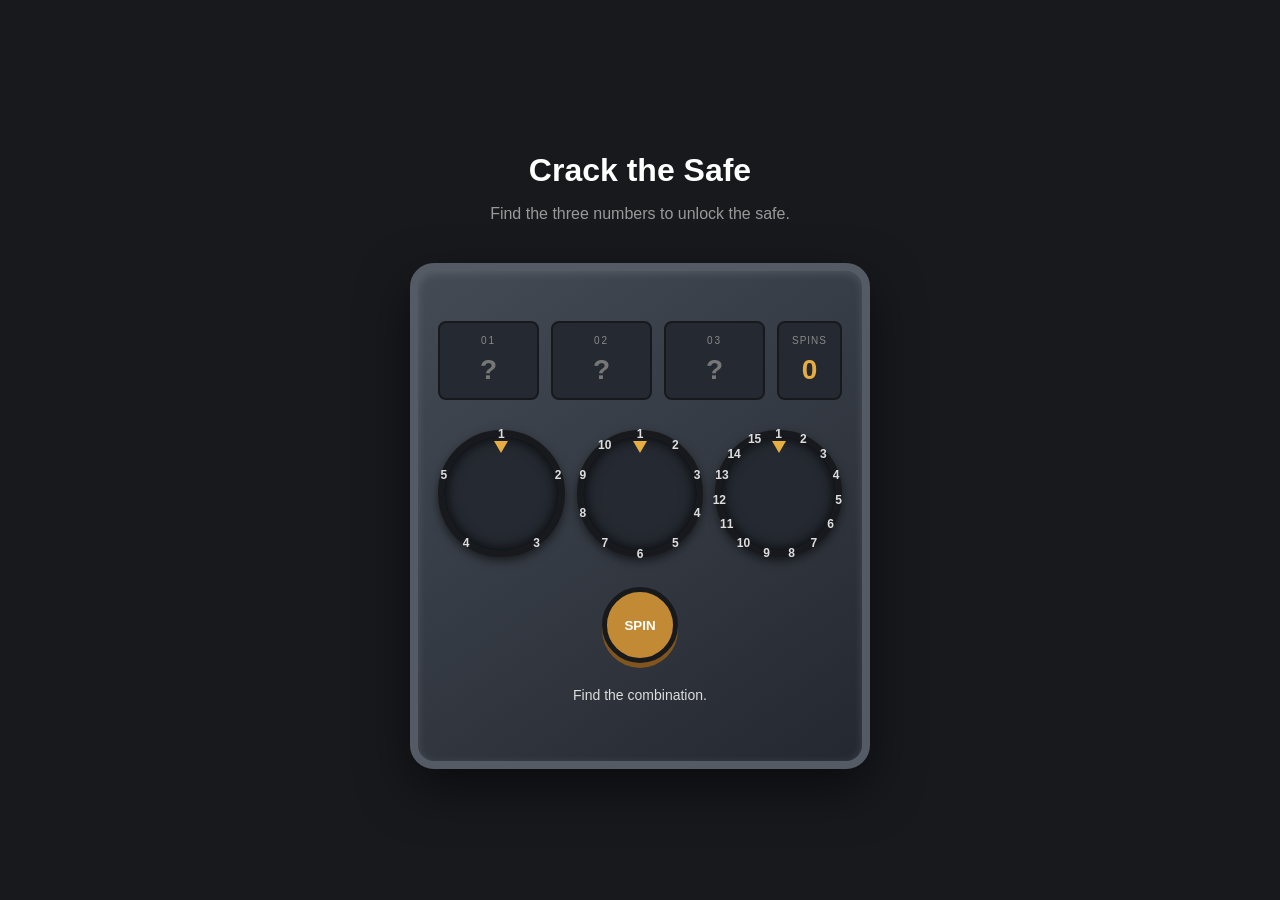
==== spin_the_dial/index.html @ 5a8e264b "add gitignore and start directory structures" ====
<!doctype html>
<html lang="en">
  <head>
    <meta charset="UTF-8" />
    <meta name="viewport" content="width=device-width, initial-scale=1.0" />
    <link rel="stylesheet" href="style.min.css" />
    <title>Open the Safe</title>
  </head>
  <body>
    <main class="game">
      <header class="game-header">
        <h1>Crack the Safe</h1>
        <p>Find the three numbers to unlock the safe.</p>
      </header>

      <section class="safe">
        <div class="combination-display">
          <div class="combination-slot" data-slot="0">
            <span class="slot-label">01</span>
            <span class="slot-number">?</span>
          </div>

          <div class="combination-slot" data-slot="1">
            <span class="slot-label">02</span>
            <span class="slot-number">?</span>
          </div>

          <div class="combination-slot" data-slot="2">
            <span class="slot-label">03</span>
            <span class="slot-number">?</span>
          </div>
          <div class="spin-count">
            <span class="spin-count-label">SPINS</span>
            <span class="spin-count-number">0</span>
          </div>
        </div>
        <div class="safe-dials">
          <div class="dial" data-dial="0">
            <div class="dial-ring"></div>
            <div class="dial-indicator"></div>
          </div>

          <div class="dial" data-dial="1">
            <div class="dial-ring"></div>
            <div class="dial-indicator"></div>
          </div>

          <div class="dial" data-dial="2">
            <div class="dial-ring"></div>
            <div class="dial-indicator"></div>
          </div>
        </div>

        <button class="spin-button" type="button">SPIN</button>

        <div class="game-status" aria-live="polite">Find the combination.</div>
        <button class="reset-button" type="button" hidden>PLAY AGAIN</button>
      </section>
    </main>

    <script src="script.js"></script>
  </body>
</html>
---- spin_the_dial/style.min.css ----
:root{--safe-size: 460px;--dial-size: 150px;--dial-radius: 60px;--transition-speed: 6s}*{box-sizing:border-box}body{min-height:100vh;margin:0;display:grid;place-items:center;background:#17191d;color:#fff;font-family:sans-serif}.game{width:min(100% - 32px,600px);text-align:center}.game-header{margin-bottom:40px}.game-header h1{margin-bottom:8px}.game-header p{color:#999}.safe{position:relative;width:100%;max-width:var(--safe-size);margin:auto;padding:50px 20px;border:8px solid #555b65;border-radius:24px;background:linear-gradient(145deg, #444b55, #242830);box-shadow:0 20px 50px rgba(0,0,0,.5333333333),inset 0 2px 10px hsla(0,0%,100%,.1254901961)}.combination-display{display:flex;align-items:stretch;justify-content:center;gap:12px;margin-bottom:30px}.combination-slots{display:flex;flex:1;justify-content:center;gap:12px}.combination-slot{width:var(--dial-size);flex:1;display:flex;flex-direction:column;align-items:center;gap:8px;padding:12px 0;border:2px solid #17191d;border-radius:8px;background:#252a32}.combination-slot .slot-label{font-size:10px;color:#888;letter-spacing:2px}.combination-slot .slot-number{font-size:28px;font-weight:800;color:#777}.combination-slot.matched{border-color:#36c77a}.combination-slot.matched .slot-number{color:#36c77a}.spin-count{min-width:65px;display:flex;flex-direction:column;justify-content:center;align-items:center;gap:8px;padding:12px;border:2px solid #17191d;border-radius:8px;background:#252a32}.spin-count .spin-count-label{font-size:10px;color:#888;letter-spacing:1px}.spin-count .spin-count-number{font-size:28px;font-weight:800;color:#e5ad42}.safe-dials{display:flex;justify-content:center;align-items:center;gap:12px}.dial{position:relative;width:var(--dial-size);aspect-ratio:1;flex-shrink:1;border:6px solid #17191d;border-radius:50%;background:#252a32;box-shadow:inset 0 0 15px #000,0 4px 10px rgba(0,0,0,.5333333333)}.dial.matched{border-color:#36c77a}.dial.matched .dial-ring{color:#36c77a}.dial-ring{position:absolute;inset:0;border-radius:50%;transition:transform var(--transition-speed) cubic-bezier(0.15, 0.7, 0.15, 1)}.dial-number{position:absolute;top:50%;left:50%;width:24px;height:24px;display:grid;place-items:center;font-size:12px;font-weight:700;color:#ddd;transform:translate(-50%, -50%) rotate(var(--angle)) translateY(calc(-1 * var(--dial-radius))) rotate(calc(-1 * var(--angle)))}.dial-indicator{position:absolute;top:5px;left:50%;width:0;height:0;transform:translateX(-50%);border-left:7px solid rgba(0,0,0,0);border-right:7px solid rgba(0,0,0,0);border-top:12px solid #e5ad42;z-index:2}.spin-button{position:relative;z-index:3;width:76px;height:76px;margin-top:30px;border:5px solid #17191d;border-radius:50%;background:#c38a35;color:#fff;font-weight:800;cursor:pointer;box-shadow:0 5px 0 #80551e}.spin-button:hover{background:#dda448}.spin-button:active{transform:translateY(3px);box-shadow:0 2px 0 #80551e}.spin-button:disabled{opacity:.6;cursor:not-allowed}.game-status{min-height:24px;margin-top:24px;color:#ddd;font-size:14px}.reset-button{margin-top:20px;padding:12px 24px;border:1px solid #c38a35;border-radius:6px;background:rgba(0,0,0,0);color:#fff;font-weight:700;cursor:pointer}.reset-button:hover{background:#c38a35}@media(max-width: 500px){:root{--dial-size: 110px;--dial-radius: 43px}.safe-dials{gap:6px}.dial-number{font-size:9px}}/*# sourceMappingURL=style.min.css.map */
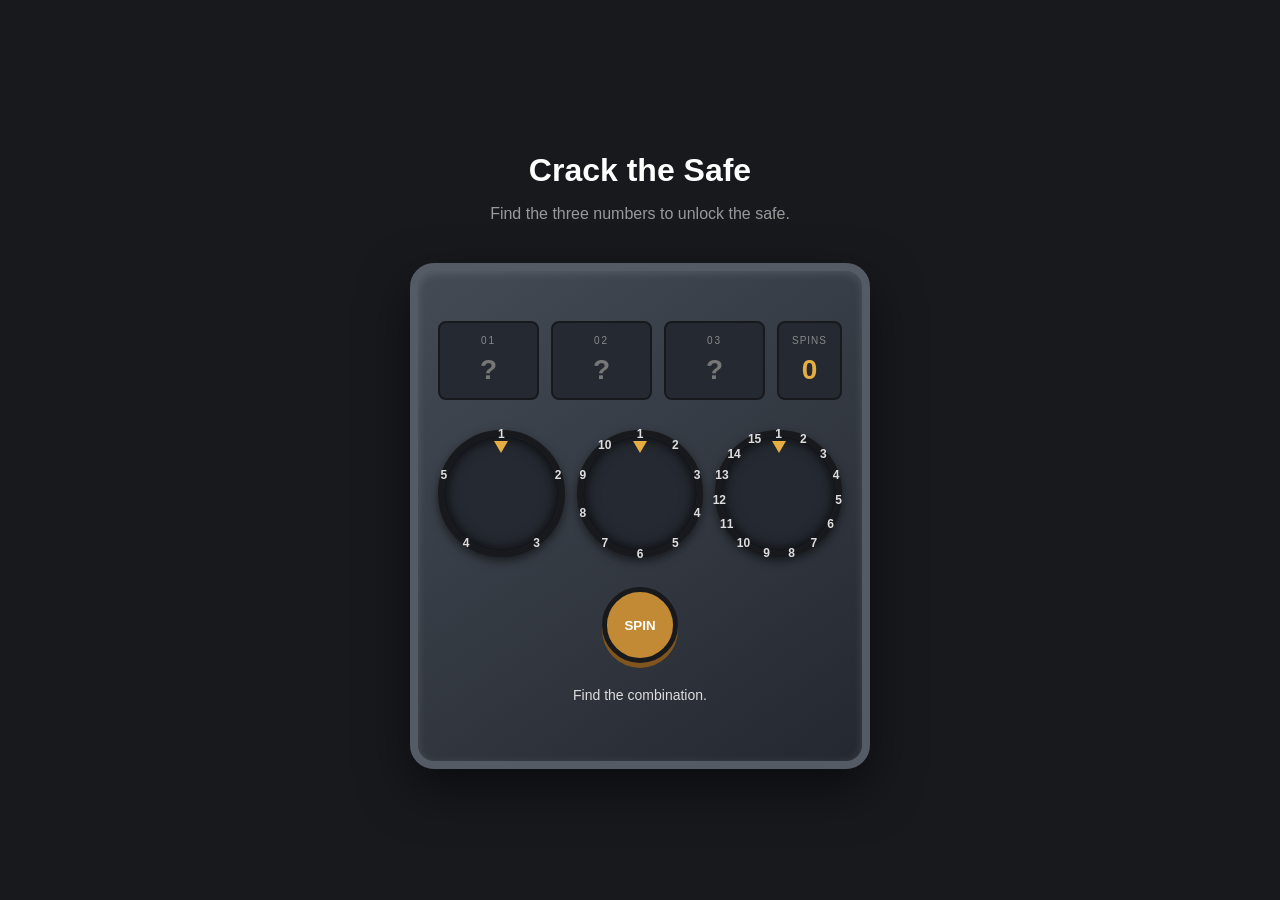
==== commit 299e56c8: "functions, success actions" ====
--- a/spin_the_dial/index.html
+++ b/spin_the_dial/index.html
@@ -14,47 +14,67 @@
       </header>
 
       <section class="safe">
-        <div class="combination-display">
-          <div class="combination-slot" data-slot="0">
-            <span class="slot-label">01</span>
-            <span class="slot-number">?</span>
+        <div class="safe-door">
+          <div class="combination-display">
+            <div class="combination-slot" data-slot="0">
+              <span class="slot-label">01</span>
+              <span class="slot-number">?</span>
+            </div>
+
+            <div class="combination-slot" data-slot="1">
+              <span class="slot-label">02</span>
+              <span class="slot-number">?</span>
+            </div>
+
+            <div class="combination-slot" data-slot="2">
+              <span class="slot-label">03</span>
+              <span class="slot-number">?</span>
+            </div>
+            <div class="spin-count">
+              <span class="spin-count-label">SPINS</span>
+              <span class="spin-count-number">0</span>
+            </div>
+          </div>
+          <div class="safe-dials">
+            <div class="dial" data-dial="0">
+              <div class="dial-ring"></div>
+              <div class="dial-indicator"></div>
+            </div>
+
+            <div class="dial" data-dial="1">
+              <div class="dial-ring"></div>
+              <div class="dial-indicator"></div>
+            </div>
+
+            <div class="dial" data-dial="2">
+              <div class="dial-ring"></div>
+              <div class="dial-indicator"></div>
+            </div>
           </div>
 
-          <div class="combination-slot" data-slot="1">
-            <span class="slot-label">02</span>
-            <span class="slot-number">?</span>
+          <button class="spin-button" type="button">SPIN</button>
+
+          <div class="game-status" aria-live="polite">
+            Find the combination.
           </div>
 
-          <div class="combination-slot" data-slot="2">
-            <span class="slot-label">03</span>
-            <span class="slot-number">?</span>
+          <button class="reset-button" type="button" hidden>PLAY AGAIN</button>
+        </div>
+        <div class="reward-panel" hidden>
+          <div class="reward-header">
+            <span class="reward-label">SAFE UNLOCKED</span>
+            <h2 class="reward-title"></h2>
           </div>
-          <div class="spin-count">
-            <span class="spin-count-label">SPINS</span>
-            <span class="spin-count-number">0</span>
+
+          <pre class="reward-art"></pre>
+
+          <p class="reward-message"></p>
+
+          <div class="reward-stats">
+            <span class="reward-spins"></span>
+            <span class="reward-rating"></span>
           </div>
         </div>
-        <div class="safe-dials">
-          <div class="dial" data-dial="0">
-            <div class="dial-ring"></div>
-            <div class="dial-indicator"></div>
-          </div>
-
-          <div class="dial" data-dial="1">
-            <div class="dial-ring"></div>
-            <div class="dial-indicator"></div>
-          </div>
-
-          <div class="dial" data-dial="2">
-            <div class="dial-ring"></div>
-            <div class="dial-indicator"></div>
-          </div>
-        </div>
-
-        <button class="spin-button" type="button">SPIN</button>
-
-        <div class="game-status" aria-live="polite">Find the combination.</div>
-        <button class="reset-button" type="button" hidden>PLAY AGAIN</button>
       </section>
     </main>
 
--- a/spin_the_dial/style.min.css
+++ b/spin_the_dial/style.min.css
@@ -1 +1 @@
-:root{--safe-size: 460px;--dial-size: 150px;--dial-radius: 60px;--transition-speed: 6s}*{box-sizing:border-box}body{min-height:100vh;margin:0;display:grid;place-items:center;background:#17191d;color:#fff;font-family:sans-serif}.game{width:min(100% - 32px,600px);text-align:center}.game-header{margin-bottom:40px}.game-header h1{margin-bottom:8px}.game-header p{color:#999}.safe{position:relative;width:100%;max-width:var(--safe-size);margin:auto;padding:50px 20px;border:8px solid #555b65;border-radius:24px;background:linear-gradient(145deg, #444b55, #242830);box-shadow:0 20px 50px rgba(0,0,0,.5333333333),inset 0 2px 10px hsla(0,0%,100%,.1254901961)}.combination-display{display:flex;align-items:stretch;justify-content:center;gap:12px;margin-bottom:30px}.combination-slots{display:flex;flex:1;justify-content:center;gap:12px}.combination-slot{width:var(--dial-size);flex:1;display:flex;flex-direction:column;align-items:center;gap:8px;padding:12px 0;border:2px solid #17191d;border-radius:8px;background:#252a32}.combination-slot .slot-label{font-size:10px;color:#888;letter-spacing:2px}.combination-slot .slot-number{font-size:28px;font-weight:800;color:#777}.combination-slot.matched{border-color:#36c77a}.combination-slot.matched .slot-number{color:#36c77a}.spin-count{min-width:65px;display:flex;flex-direction:column;justify-content:center;align-items:center;gap:8px;padding:12px;border:2px solid #17191d;border-radius:8px;background:#252a32}.spin-count .spin-count-label{font-size:10px;color:#888;letter-spacing:1px}.spin-count .spin-count-number{font-size:28px;font-weight:800;color:#e5ad42}.safe-dials{display:flex;justify-content:center;align-items:center;gap:12px}.dial{position:relative;width:var(--dial-size);aspect-ratio:1;flex-shrink:1;border:6px solid #17191d;border-radius:50%;background:#252a32;box-shadow:inset 0 0 15px #000,0 4px 10px rgba(0,0,0,.5333333333)}.dial.matched{border-color:#36c77a}.dial.matched .dial-ring{color:#36c77a}.dial-ring{position:absolute;inset:0;border-radius:50%;transition:transform var(--transition-speed) cubic-bezier(0.15, 0.7, 0.15, 1)}.dial-number{position:absolute;top:50%;left:50%;width:24px;height:24px;display:grid;place-items:center;font-size:12px;font-weight:700;color:#ddd;transform:translate(-50%, -50%) rotate(var(--angle)) translateY(calc(-1 * var(--dial-radius))) rotate(calc(-1 * var(--angle)))}.dial-indicator{position:absolute;top:5px;left:50%;width:0;height:0;transform:translateX(-50%);border-left:7px solid rgba(0,0,0,0);border-right:7px solid rgba(0,0,0,0);border-top:12px solid #e5ad42;z-index:2}.spin-button{position:relative;z-index:3;width:76px;height:76px;margin-top:30px;border:5px solid #17191d;border-radius:50%;background:#c38a35;color:#fff;font-weight:800;cursor:pointer;box-shadow:0 5px 0 #80551e}.spin-button:hover{background:#dda448}.spin-button:active{transform:translateY(3px);box-shadow:0 2px 0 #80551e}.spin-button:disabled{opacity:.6;cursor:not-allowed}.game-status{min-height:24px;margin-top:24px;color:#ddd;font-size:14px}.reset-button{margin-top:20px;padding:12px 24px;border:1px solid #c38a35;border-radius:6px;background:rgba(0,0,0,0);color:#fff;font-weight:700;cursor:pointer}.reset-button:hover{background:#c38a35}@media(max-width: 500px){:root{--dial-size: 110px;--dial-radius: 43px}.safe-dials{gap:6px}.dial-number{font-size:9px}}/*# sourceMappingURL=style.min.css.map */+:root{--safe-size: 460px;--dial-size: 150px;--dial-radius: 60px;--transition-speed: 6s}*{box-sizing:border-box}body{min-height:100vh;margin:0;display:grid;place-items:center;background:#17191d;color:#fff;font-family:sans-serif}.game{width:min(100% - 32px,600px);text-align:center}.game-header{margin-bottom:40px}.game-header h1{margin-bottom:8px}.game-header p{color:#999}.safe{position:relative;width:100%;max-width:var(--safe-size);margin:auto;padding:50px 20px;border:8px solid #555b65;border-radius:24px;background:linear-gradient(145deg, #444b55, #242830);box-shadow:0 20px 50px rgba(0,0,0,.5333333333),inset 0 2px 10px hsla(0,0%,100%,.1254901961);perspective:1200px;transform-style:preserve-3d;overflow:visible}.safe::before{content:"";position:absolute;inset:0;border-radius:inherit;background:#101b16;border:3px solid #263b30;box-shadow:inset 0 0 35px rgba(0,0,0,.8);opacity:0;transition:opacity 500ms ease 500ms}.safe.unlocked::before{opacity:1}.safe-door{position:relative;z-index:1;transform-origin:left center;transform-style:preserve-3d;transition:transform 1.2s cubic-bezier(0.65, 0, 0.35, 1);backface-visibility:hidden}.safe-door::after{content:"";position:absolute;inset:0;border:3px solid rgba(0,0,0,0);border-radius:inherit;pointer-events:none;transition:border-color 400ms ease}.safe.unlocked .safe-door{transform:rotateY(-105deg)}.safe.unlocked .safe-door::after{border-color:#42ff91}.dial.matched{border-color:#42ff91;box-shadow:0 0 15px rgba(66,255,145,.6);animation:dial-match 600ms ease}.combination-slot.matched{color:#42ff91;box-shadow:0 0 12px rgba(66,255,145,.5);animation:slot-match 600ms ease}@keyframes dial-match{0%{transform:scale(1)}50%{transform:scale(1.08)}100%{transform:scale(1)}}@keyframes slot-match{0%{background:rgba(0,0,0,0)}50%{background:rgba(66,255,145,.3)}100%{background:rgba(66,255,145,.1)}}.combination-display{display:flex;align-items:stretch;justify-content:center;gap:12px;margin-bottom:30px}.combination-slots{display:flex;flex:1;justify-content:center;gap:12px}.combination-slot{width:var(--dial-size);flex:1;display:flex;flex-direction:column;align-items:center;gap:8px;padding:12px 0;border:2px solid #17191d;border-radius:8px;background:#252a32}.combination-slot .slot-label{font-size:10px;color:#888;letter-spacing:2px}.combination-slot .slot-number{font-size:28px;font-weight:800;color:#777}.combination-slot.matched{border-color:#36c77a}.combination-slot.matched .slot-number{color:#36c77a}.spin-count{min-width:65px;display:flex;flex-direction:column;justify-content:center;align-items:center;gap:8px;padding:12px;border:2px solid #17191d;border-radius:8px;background:#252a32}.spin-count .spin-count-label{font-size:10px;color:#888;letter-spacing:1px}.spin-count .spin-count-number{font-size:28px;font-weight:800;color:#e5ad42}.safe-dials{display:flex;justify-content:center;align-items:center;gap:12px}.dial{position:relative;width:var(--dial-size);aspect-ratio:1;flex-shrink:1;border:6px solid #17191d;border-radius:50%;background:#252a32;box-shadow:inset 0 0 15px #000,0 4px 10px rgba(0,0,0,.5333333333)}.dial.matched{border-color:#36c77a}.dial.matched .dial-ring{color:#36c77a}.dial-ring{position:absolute;inset:0;border-radius:50%;transition:transform var(--transition-speed) cubic-bezier(0.15, 0.7, 0.15, 1)}.dial-number{position:absolute;top:50%;left:50%;width:24px;height:24px;display:grid;place-items:center;font-size:12px;font-weight:700;color:#ddd;transform:translate(-50%, -50%) rotate(var(--angle)) translateY(calc(-1 * var(--dial-radius))) rotate(calc(-1 * var(--angle)))}.dial-indicator{position:absolute;top:5px;left:50%;width:0;height:0;transform:translateX(-50%);border-left:7px solid rgba(0,0,0,0);border-right:7px solid rgba(0,0,0,0);border-top:12px solid #e5ad42;z-index:2}.spin-button{position:relative;z-index:3;width:76px;height:76px;margin-top:30px;border:5px solid #17191d;border-radius:50%;background:#c38a35;color:#fff;font-weight:800;cursor:pointer;box-shadow:0 5px 0 #80551e}.spin-button:hover{background:#dda448}.spin-button:active{transform:translateY(3px);box-shadow:0 2px 0 #80551e}.spin-button:disabled{opacity:.6;cursor:not-allowed}.game-status{min-height:24px;margin-top:24px;color:#ddd;font-size:14px}.reset-button{margin-top:20px;padding:12px 24px;border:1px solid #c38a35;border-radius:6px;background:rgba(0,0,0,0);color:#fff;font-weight:700;cursor:pointer}.reset-button:hover{background:#c38a35}.reward-panel{position:absolute;inset:20px;z-index:1;display:flex;flex-direction:column;align-items:center;justify-content:center;margin:0;padding:24px 12px;border:2px solid #36c77a;border-radius:10px;background:#111813;color:#36c77a;text-align:center;box-shadow:inset 0 0 25px rgba(54,199,122,.0823529412)}.reward-panel[hidden]{display:none}.reward-panel .reward-header{margin-bottom:20px}.reward-panel .reward-label{font-size:10px;letter-spacing:3px}.reward-panel .reward-title{margin:10px 0 0;font-size:20px;letter-spacing:2px}.reward-panel .reward-art{margin:0;overflow-x:auto;font-family:monospace;font-size:14px;line-height:1.3;white-space:pre;color:#50e890;text-shadow:0 0 8px rgba(54,199,122,.5019607843)}.reward-panel .reward-message{margin:20px 0;color:#fff;font-size:14px}.reward-panel .reward-stats{display:flex;justify-content:center;flex-wrap:wrap;gap:12px;font-size:11px;letter-spacing:1px}@media(max-width: 500px){:root{--dial-size: 110px;--dial-radius: 43px}.safe-dials{gap:6px}.dial-number{font-size:9px}}/*# sourceMappingURL=style.min.css.map */
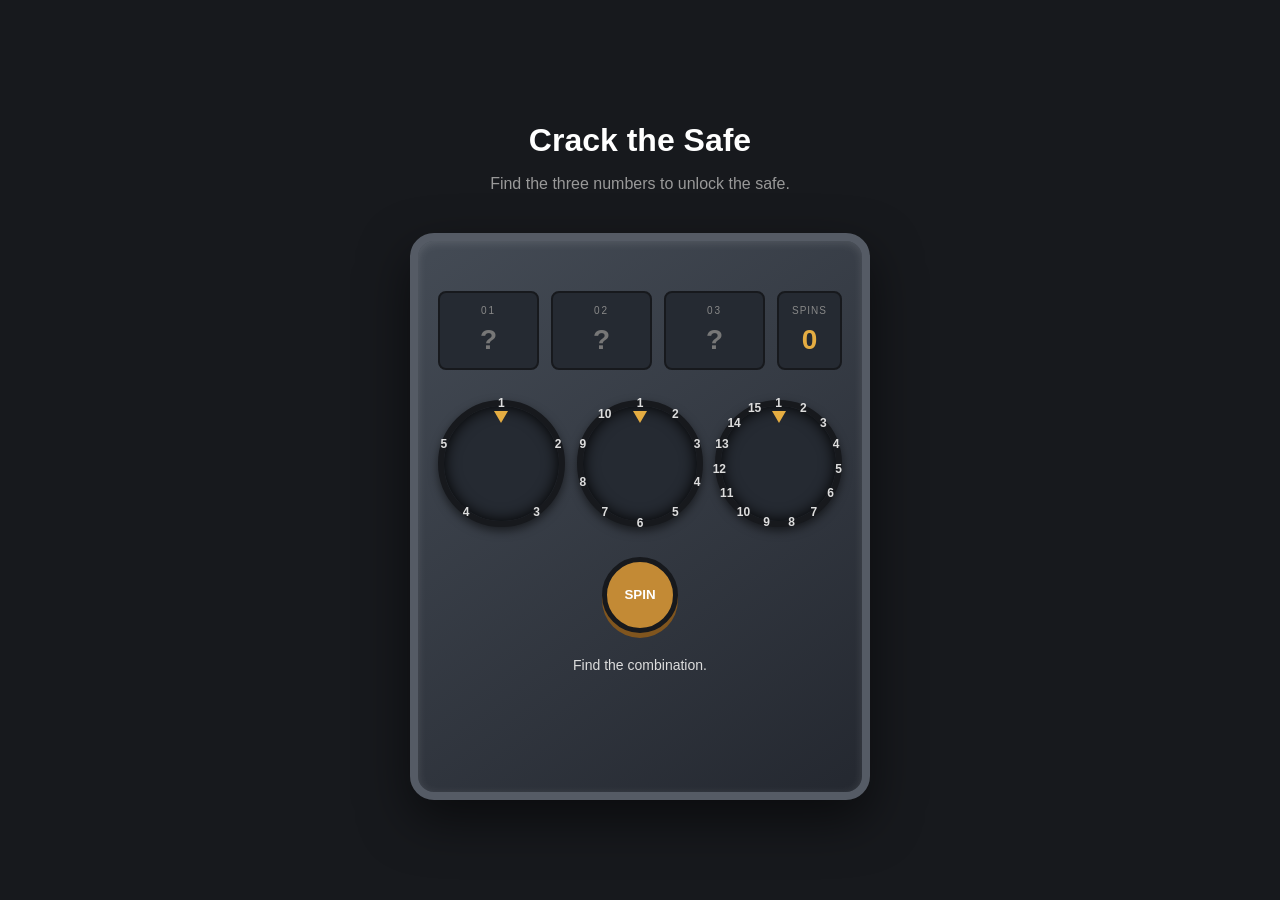
==== commit 5243e089: "set for new options" ====
--- a/spin_the_dial/index.html
+++ b/spin_the_dial/index.html
@@ -74,6 +74,7 @@
             <span class="reward-spins"></span>
             <span class="reward-rating"></span>
           </div>
+          <button class="replay-button" type="button">PLAY AGAIN</button>
         </div>
       </section>
     </main>
--- a/spin_the_dial/style.min.css
+++ b/spin_the_dial/style.min.css
@@ -1 +1 @@
-:root{--safe-size: 460px;--dial-size: 150px;--dial-radius: 60px;--transition-speed: 6s}*{box-sizing:border-box}body{min-height:100vh;margin:0;display:grid;place-items:center;background:#17191d;color:#fff;font-family:sans-serif}.game{width:min(100% - 32px,600px);text-align:center}.game-header{margin-bottom:40px}.game-header h1{margin-bottom:8px}.game-header p{color:#999}.safe{position:relative;width:100%;max-width:var(--safe-size);margin:auto;padding:50px 20px;border:8px solid #555b65;border-radius:24px;background:linear-gradient(145deg, #444b55, #242830);box-shadow:0 20px 50px rgba(0,0,0,.5333333333),inset 0 2px 10px hsla(0,0%,100%,.1254901961);perspective:1200px;transform-style:preserve-3d;overflow:visible}.safe::before{content:"";position:absolute;inset:0;border-radius:inherit;background:#101b16;border:3px solid #263b30;box-shadow:inset 0 0 35px rgba(0,0,0,.8);opacity:0;transition:opacity 500ms ease 500ms}.safe.unlocked::before{opacity:1}.safe-door{position:relative;z-index:1;transform-origin:left center;transform-style:preserve-3d;transition:transform 1.2s cubic-bezier(0.65, 0, 0.35, 1);backface-visibility:hidden}.safe-door::after{content:"";position:absolute;inset:0;border:3px solid rgba(0,0,0,0);border-radius:inherit;pointer-events:none;transition:border-color 400ms ease}.safe.unlocked .safe-door{transform:rotateY(-105deg)}.safe.unlocked .safe-door::after{border-color:#42ff91}.dial.matched{border-color:#42ff91;box-shadow:0 0 15px rgba(66,255,145,.6);animation:dial-match 600ms ease}.combination-slot.matched{color:#42ff91;box-shadow:0 0 12px rgba(66,255,145,.5);animation:slot-match 600ms ease}@keyframes dial-match{0%{transform:scale(1)}50%{transform:scale(1.08)}100%{transform:scale(1)}}@keyframes slot-match{0%{background:rgba(0,0,0,0)}50%{background:rgba(66,255,145,.3)}100%{background:rgba(66,255,145,.1)}}.combination-display{display:flex;align-items:stretch;justify-content:center;gap:12px;margin-bottom:30px}.combination-slots{display:flex;flex:1;justify-content:center;gap:12px}.combination-slot{width:var(--dial-size);flex:1;display:flex;flex-direction:column;align-items:center;gap:8px;padding:12px 0;border:2px solid #17191d;border-radius:8px;background:#252a32}.combination-slot .slot-label{font-size:10px;color:#888;letter-spacing:2px}.combination-slot .slot-number{font-size:28px;font-weight:800;color:#777}.combination-slot.matched{border-color:#36c77a}.combination-slot.matched .slot-number{color:#36c77a}.spin-count{min-width:65px;display:flex;flex-direction:column;justify-content:center;align-items:center;gap:8px;padding:12px;border:2px solid #17191d;border-radius:8px;background:#252a32}.spin-count .spin-count-label{font-size:10px;color:#888;letter-spacing:1px}.spin-count .spin-count-number{font-size:28px;font-weight:800;color:#e5ad42}.safe-dials{display:flex;justify-content:center;align-items:center;gap:12px}.dial{position:relative;width:var(--dial-size);aspect-ratio:1;flex-shrink:1;border:6px solid #17191d;border-radius:50%;background:#252a32;box-shadow:inset 0 0 15px #000,0 4px 10px rgba(0,0,0,.5333333333)}.dial.matched{border-color:#36c77a}.dial.matched .dial-ring{color:#36c77a}.dial-ring{position:absolute;inset:0;border-radius:50%;transition:transform var(--transition-speed) cubic-bezier(0.15, 0.7, 0.15, 1)}.dial-number{position:absolute;top:50%;left:50%;width:24px;height:24px;display:grid;place-items:center;font-size:12px;font-weight:700;color:#ddd;transform:translate(-50%, -50%) rotate(var(--angle)) translateY(calc(-1 * var(--dial-radius))) rotate(calc(-1 * var(--angle)))}.dial-indicator{position:absolute;top:5px;left:50%;width:0;height:0;transform:translateX(-50%);border-left:7px solid rgba(0,0,0,0);border-right:7px solid rgba(0,0,0,0);border-top:12px solid #e5ad42;z-index:2}.spin-button{position:relative;z-index:3;width:76px;height:76px;margin-top:30px;border:5px solid #17191d;border-radius:50%;background:#c38a35;color:#fff;font-weight:800;cursor:pointer;box-shadow:0 5px 0 #80551e}.spin-button:hover{background:#dda448}.spin-button:active{transform:translateY(3px);box-shadow:0 2px 0 #80551e}.spin-button:disabled{opacity:.6;cursor:not-allowed}.game-status{min-height:24px;margin-top:24px;color:#ddd;font-size:14px}.reset-button{margin-top:20px;padding:12px 24px;border:1px solid #c38a35;border-radius:6px;background:rgba(0,0,0,0);color:#fff;font-weight:700;cursor:pointer}.reset-button:hover{background:#c38a35}.reward-panel{position:absolute;inset:20px;z-index:1;display:flex;flex-direction:column;align-items:center;justify-content:center;margin:0;padding:24px 12px;border:2px solid #36c77a;border-radius:10px;background:#111813;color:#36c77a;text-align:center;box-shadow:inset 0 0 25px rgba(54,199,122,.0823529412)}.reward-panel[hidden]{display:none}.reward-panel .reward-header{margin-bottom:20px}.reward-panel .reward-label{font-size:10px;letter-spacing:3px}.reward-panel .reward-title{margin:10px 0 0;font-size:20px;letter-spacing:2px}.reward-panel .reward-art{margin:0;overflow-x:auto;font-family:monospace;font-size:14px;line-height:1.3;white-space:pre;color:#50e890;text-shadow:0 0 8px rgba(54,199,122,.5019607843)}.reward-panel .reward-message{margin:20px 0;color:#fff;font-size:14px}.reward-panel .reward-stats{display:flex;justify-content:center;flex-wrap:wrap;gap:12px;font-size:11px;letter-spacing:1px}@media(max-width: 500px){:root{--dial-size: 110px;--dial-radius: 43px}.safe-dials{gap:6px}.dial-number{font-size:9px}}/*# sourceMappingURL=style.min.css.map */+:root{--safe-size: 460px;--dial-size: 150px;--dial-radius: 60px;--transition-speed: 6s;--door-duration: 1.2s;--glow-delay: 0.5s;--glow-duration: 1.2s;--reveal-delay: var(--door-duration);--replay-gap: 2s;--reveal-end: calc(var(--reveal-delay) + 1650ms);--replay-delay: calc(var(--reveal-end) + var(--replay-gap))}*{box-sizing:border-box}body{min-height:100vh;margin:0;display:grid;place-items:center;background:#17191d;color:#fff;font-family:sans-serif}.game{width:min(100% - 32px,600px);text-align:center}.game-header{margin-bottom:40px}.game-header h1{margin-bottom:8px}.game-header p{color:#999}.safe{position:relative;width:100%;max-width:var(--safe-size);margin:auto;padding:50px 20px;border:8px solid #555b65;border-radius:24px;background:linear-gradient(145deg, #444b55, #242830);box-shadow:0 20px 50px rgba(0,0,0,.5333333333),inset 0 2px 10px hsla(0,0%,100%,.1254901961);perspective:1200px;transform-style:preserve-3d;overflow:visible}.safe::before{content:"";position:absolute;inset:0;border-radius:inherit;background:#101b16;border:3px solid #263b30;box-shadow:inset 0 0 35px rgba(0,0,0,.8);opacity:0;transition:opacity 900ms ease 300ms}.safe.unlocked::before{opacity:1}.safe-door{position:relative;z-index:2;transform-origin:left center;transform-style:preserve-3d;transition:transform var(--door-duration) cubic-bezier(0.65, 0, 0.35, 1);backface-visibility:hidden}.safe-door::after{content:"";position:absolute;inset:0;border:3px solid rgba(0,0,0,0);border-radius:inherit;pointer-events:none;transition:border-color 400ms ease}.safe.unlocked .safe-door{transform:rotateY(-105deg)}.safe.unlocked .safe-door::after{border-color:#42ff91}.dial.matched{border-color:#42ff91;box-shadow:0 0 15px rgba(66,255,145,.6);animation:dial-match 600ms ease}.combination-slot.matched{color:#42ff91;box-shadow:0 0 12px rgba(66,255,145,.5);animation:slot-match 600ms ease}.combination-display{display:flex;align-items:stretch;justify-content:center;gap:12px;margin-bottom:30px}.combination-slots{display:flex;flex:1;justify-content:center;gap:12px}.combination-slot{width:var(--dial-size);flex:1;display:flex;flex-direction:column;align-items:center;gap:8px;padding:12px 0;border:2px solid #17191d;border-radius:8px;background:#252a32}.combination-slot .slot-label{font-size:10px;color:#888;letter-spacing:2px}.combination-slot .slot-number{font-size:28px;font-weight:800;color:#777}.combination-slot.matched{border-color:#36c77a}.combination-slot.matched .slot-number{color:#36c77a}.spin-count{min-width:65px;display:flex;flex-direction:column;justify-content:center;align-items:center;gap:8px;padding:12px;border:2px solid #17191d;border-radius:8px;background:#252a32}.spin-count .spin-count-label{font-size:10px;color:#888;letter-spacing:1px}.spin-count .spin-count-number{font-size:28px;font-weight:800;color:#e5ad42}.safe-dials{display:flex;justify-content:center;align-items:center;gap:12px}.dial{position:relative;width:var(--dial-size);aspect-ratio:1;flex-shrink:1;border:6px solid #17191d;border-radius:50%;background:#252a32;box-shadow:inset 0 0 15px #000,0 4px 10px rgba(0,0,0,.5333333333)}.dial.matched{border-color:#36c77a}.dial.matched .dial-ring{color:#36c77a}.dial-ring{position:absolute;inset:0;border-radius:50%;transition:transform var(--transition-speed) cubic-bezier(0.15, 0.7, 0.15, 1)}.dial-number{position:absolute;top:50%;left:50%;width:24px;height:24px;display:grid;place-items:center;font-size:12px;font-weight:700;color:#ddd;transform:translate(-50%, -50%) rotate(var(--angle)) translateY(calc(-1 * var(--dial-radius))) rotate(calc(-1 * var(--angle)))}.dial-indicator{position:absolute;top:5px;left:50%;width:0;height:0;transform:translateX(-50%);border-left:7px solid rgba(0,0,0,0);border-right:7px solid rgba(0,0,0,0);border-top:12px solid #e5ad42;z-index:2}.spin-button{position:relative;z-index:3;width:76px;height:76px;margin-top:30px;border:5px solid #17191d;border-radius:50%;background:#c38a35;color:#fff;font-weight:800;cursor:pointer;box-shadow:0 5px 0 #80551e}.spin-button:hover{background:#dda448}.spin-button:active{transform:translateY(3px);box-shadow:0 2px 0 #80551e}.spin-button:disabled{opacity:.6;cursor:not-allowed}.game-status{min-height:24px;margin-top:24px;color:#ddd;font-size:14px}.reset-button{margin-top:20px;padding:12px 24px;border:1px solid #c38a35;border-radius:6px;background:rgba(0,0,0,0);color:#fff;font-weight:700;cursor:pointer}.reset-button[hidden]{display:inline-block;visibility:hidden}.reset-button:hover{background:#c38a35}.reward-panel{position:absolute;inset:20px;z-index:1;display:flex;flex-direction:column;align-items:center;justify-content:center;margin:0;padding:24px 12px;border:2px solid #36c77a;border-radius:10px;background:#111813;color:#36c77a;text-align:center;box-shadow:inset 0 0 25px rgba(54,199,122,.0823529412);animation:safe-glow var(--glow-duration) ease-out var(--glow-delay) both}.reward-panel[hidden]{display:none}.reward-panel .reward-header,.reward-panel .reward-art,.reward-panel .reward-message,.reward-panel .reward-stats{opacity:0}.reward-panel .reward-header{margin-bottom:20px;animation:reward-reveal 600ms ease-out calc(var(--reveal-delay) + 0ms) forwards}.reward-panel .reward-label{font-size:10px;letter-spacing:3px}.reward-panel .reward-title{margin:10px 0 0;font-size:20px;letter-spacing:2px}.reward-panel .reward-art{margin:0;overflow-x:auto;font-family:monospace;font-size:14px;line-height:1.3;white-space:pre;color:#50e890;animation:reward-reveal 800ms ease-out calc(var(--reveal-delay) + 350ms) forwards;text-shadow:0 0 5px #36c77a,0 0 12px #36c77a,0 0 25px rgba(54,199,122,.5019607843)}.reward-panel .reward-message{margin:20px 0;color:#fff;font-size:14px;animation:reward-reveal 600ms ease-out calc(var(--reveal-delay) + 750ms) forwards}.reward-panel .reward-stats{display:flex;justify-content:center;flex-wrap:wrap;gap:12px;font-size:11px;letter-spacing:1px;animation:reward-reveal 600ms ease-out calc(var(--reveal-delay) + 1050ms) forwards}.reward-panel .replay-button{margin-top:24px;padding:12px 24px;border:1px solid #36c77a;border-radius:6px;background:rgba(0,0,0,0);color:#36c77a;font-weight:700;letter-spacing:2px;cursor:pointer;opacity:0;visibility:hidden;animation:replay-reveal 800ms ease-out var(--replay-delay) forwards}.reward-panel .replay-button:hover,.reward-panel .replay-button:focus-visible{background:#36c77a;color:#111813}@media(max-width: 500px){:root{--dial-size: 110px;--dial-radius: 43px}.safe-dials{gap:6px}.dial-number{font-size:9px}}@media(prefers-reduced-motion: reduce){.reward-panel,.reward-panel .reward-header,.reward-panel .reward-art,.reward-panel .reward-message,.reward-panel .reward-stats,.reward-panel .replay-button{animation:none;opacity:1;visibility:visible;transform:none;filter:none}}@keyframes dial-match{0%{transform:scale(1)}50%{transform:scale(1.08)}100%{transform:scale(1)}}@keyframes slot-match{0%{background:rgba(0,0,0,0)}50%{background:rgba(66,255,145,.3)}100%{background:rgba(66,255,145,.1)}}@keyframes reward-reveal{0%{opacity:0;transform:scale(0.75) translateY(12px);filter:brightness(0)}60%{opacity:1;transform:scale(1.05) translateY(-3px);filter:brightness(1.8)}100%{opacity:1;transform:scale(1) translateY(0);filter:brightness(1)}}@keyframes replay-reveal{from{opacity:0;visibility:visible;transform:translateY(8px)}to{opacity:1;visibility:visible;transform:translateY(0)}}@keyframes safe-glow{0%{opacity:0;box-shadow:inset 0 0 10px rgba(54,199,122,.062745098),0 0 0 rgba(0,0,0,0)}50%{opacity:1;box-shadow:inset 0 0 45px rgba(54,199,122,.4392156863),0 0 35px rgba(54,199,122,.3764705882)}100%{opacity:1;box-shadow:inset 0 0 25px rgba(54,199,122,.1882352941),0 0 15px rgba(54,199,122,.2509803922)}}/*# sourceMappingURL=style.min.css.map */
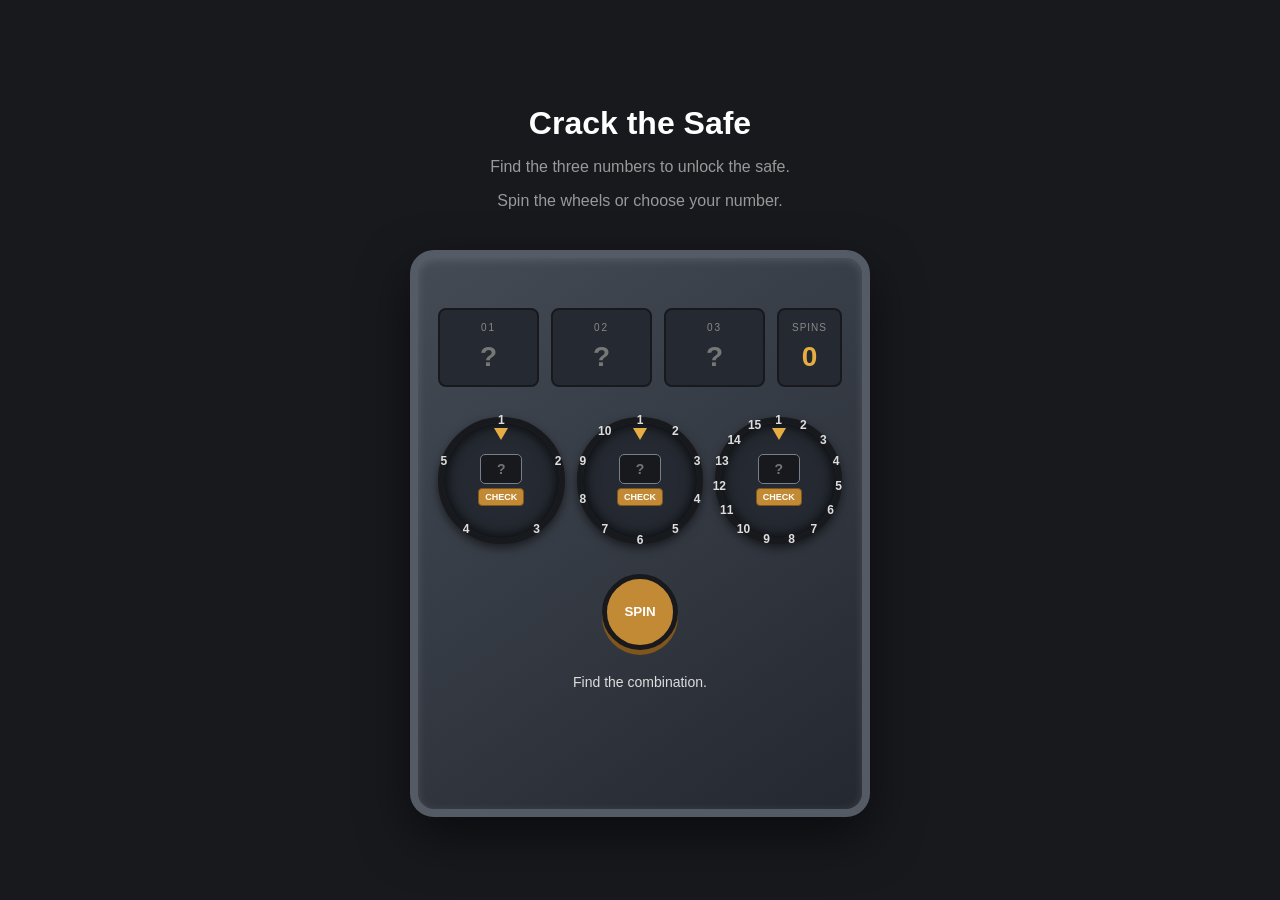
==== commit 31ef6b96: "add input options" ====
--- a/spin_the_dial/index.html
+++ b/spin_the_dial/index.html
@@ -11,6 +11,7 @@
       <header class="game-header">
         <h1>Crack the Safe</h1>
         <p>Find the three numbers to unlock the safe.</p>
+        <p>Spin the wheels or choose your number.</p>
       </header>
 
       <section class="safe">
@@ -39,16 +40,61 @@
             <div class="dial" data-dial="0">
               <div class="dial-ring"></div>
               <div class="dial-indicator"></div>
+              <form class="dial-guess" data-guess="0" novalidate>
+                <label class="visually-hidden" for="guess-1"
+                  >Guess for dial 1 (1 to 5)</label
+                >
+                <input
+                  id="guess-1"
+                  class="guess-input"
+                  type="number"
+                  min="1"
+                  max="5"
+                  placeholder="?"
+                  inputmode="numeric"
+                />
+                <button class="guess-button" type="submit">CHECK</button>
+              </form>
             </div>
 
             <div class="dial" data-dial="1">
               <div class="dial-ring"></div>
               <div class="dial-indicator"></div>
+              <form class="dial-guess" data-guess="1" novalidate>
+                <label class="visually-hidden" for="guess-2"
+                  >Guess for dial 2 (1 to 10)</label
+                >
+                <input
+                  id="guess-2"
+                  class="guess-input"
+                  type="number"
+                  min="1"
+                  max="10"
+                  placeholder="?"
+                  inputmode="numeric"
+                />
+                <button class="guess-button" type="submit">CHECK</button>
+              </form>
             </div>
 
             <div class="dial" data-dial="2">
               <div class="dial-ring"></div>
               <div class="dial-indicator"></div>
+              <form class="dial-guess" data-guess="2" novalidate>
+                <label class="visually-hidden" for="guess-3"
+                  >Guess for dial 3 (1 to 15)</label
+                >
+                <input
+                  id="guess-3"
+                  class="guess-input"
+                  type="number"
+                  min="1"
+                  max="15"
+                  placeholder="?"
+                  inputmode="numeric"
+                />
+                <button class="guess-button" type="submit">CHECK</button>
+              </form>
             </div>
           </div>
 
--- a/spin_the_dial/style.min.css
+++ b/spin_the_dial/style.min.css
@@ -1 +1 @@
-:root{--safe-size: 460px;--dial-size: 150px;--dial-radius: 60px;--transition-speed: 6s;--door-duration: 1.2s;--glow-delay: 0.5s;--glow-duration: 1.2s;--reveal-delay: var(--door-duration);--replay-gap: 2s;--reveal-end: calc(var(--reveal-delay) + 1650ms);--replay-delay: calc(var(--reveal-end) + var(--replay-gap))}*{box-sizing:border-box}body{min-height:100vh;margin:0;display:grid;place-items:center;background:#17191d;color:#fff;font-family:sans-serif}.game{width:min(100% - 32px,600px);text-align:center}.game-header{margin-bottom:40px}.game-header h1{margin-bottom:8px}.game-header p{color:#999}.safe{position:relative;width:100%;max-width:var(--safe-size);margin:auto;padding:50px 20px;border:8px solid #555b65;border-radius:24px;background:linear-gradient(145deg, #444b55, #242830);box-shadow:0 20px 50px rgba(0,0,0,.5333333333),inset 0 2px 10px hsla(0,0%,100%,.1254901961);perspective:1200px;transform-style:preserve-3d;overflow:visible}.safe::before{content:"";position:absolute;inset:0;border-radius:inherit;background:#101b16;border:3px solid #263b30;box-shadow:inset 0 0 35px rgba(0,0,0,.8);opacity:0;transition:opacity 900ms ease 300ms}.safe.unlocked::before{opacity:1}.safe-door{position:relative;z-index:2;transform-origin:left center;transform-style:preserve-3d;transition:transform var(--door-duration) cubic-bezier(0.65, 0, 0.35, 1);backface-visibility:hidden}.safe-door::after{content:"";position:absolute;inset:0;border:3px solid rgba(0,0,0,0);border-radius:inherit;pointer-events:none;transition:border-color 400ms ease}.safe.unlocked .safe-door{transform:rotateY(-105deg)}.safe.unlocked .safe-door::after{border-color:#42ff91}.dial.matched{border-color:#42ff91;box-shadow:0 0 15px rgba(66,255,145,.6);animation:dial-match 600ms ease}.combination-slot.matched{color:#42ff91;box-shadow:0 0 12px rgba(66,255,145,.5);animation:slot-match 600ms ease}.combination-display{display:flex;align-items:stretch;justify-content:center;gap:12px;margin-bottom:30px}.combination-slots{display:flex;flex:1;justify-content:center;gap:12px}.combination-slot{width:var(--dial-size);flex:1;display:flex;flex-direction:column;align-items:center;gap:8px;padding:12px 0;border:2px solid #17191d;border-radius:8px;background:#252a32}.combination-slot .slot-label{font-size:10px;color:#888;letter-spacing:2px}.combination-slot .slot-number{font-size:28px;font-weight:800;color:#777}.combination-slot.matched{border-color:#36c77a}.combination-slot.matched .slot-number{color:#36c77a}.spin-count{min-width:65px;display:flex;flex-direction:column;justify-content:center;align-items:center;gap:8px;padding:12px;border:2px solid #17191d;border-radius:8px;background:#252a32}.spin-count .spin-count-label{font-size:10px;color:#888;letter-spacing:1px}.spin-count .spin-count-number{font-size:28px;font-weight:800;color:#e5ad42}.safe-dials{display:flex;justify-content:center;align-items:center;gap:12px}.dial{position:relative;width:var(--dial-size);aspect-ratio:1;flex-shrink:1;border:6px solid #17191d;border-radius:50%;background:#252a32;box-shadow:inset 0 0 15px #000,0 4px 10px rgba(0,0,0,.5333333333)}.dial.matched{border-color:#36c77a}.dial.matched .dial-ring{color:#36c77a}.dial-ring{position:absolute;inset:0;border-radius:50%;transition:transform var(--transition-speed) cubic-bezier(0.15, 0.7, 0.15, 1)}.dial-number{position:absolute;top:50%;left:50%;width:24px;height:24px;display:grid;place-items:center;font-size:12px;font-weight:700;color:#ddd;transform:translate(-50%, -50%) rotate(var(--angle)) translateY(calc(-1 * var(--dial-radius))) rotate(calc(-1 * var(--angle)))}.dial-indicator{position:absolute;top:5px;left:50%;width:0;height:0;transform:translateX(-50%);border-left:7px solid rgba(0,0,0,0);border-right:7px solid rgba(0,0,0,0);border-top:12px solid #e5ad42;z-index:2}.spin-button{position:relative;z-index:3;width:76px;height:76px;margin-top:30px;border:5px solid #17191d;border-radius:50%;background:#c38a35;color:#fff;font-weight:800;cursor:pointer;box-shadow:0 5px 0 #80551e}.spin-button:hover{background:#dda448}.spin-button:active{transform:translateY(3px);box-shadow:0 2px 0 #80551e}.spin-button:disabled{opacity:.6;cursor:not-allowed}.game-status{min-height:24px;margin-top:24px;color:#ddd;font-size:14px}.reset-button{margin-top:20px;padding:12px 24px;border:1px solid #c38a35;border-radius:6px;background:rgba(0,0,0,0);color:#fff;font-weight:700;cursor:pointer}.reset-button[hidden]{display:inline-block;visibility:hidden}.reset-button:hover{background:#c38a35}.reward-panel{position:absolute;inset:20px;z-index:1;display:flex;flex-direction:column;align-items:center;justify-content:center;margin:0;padding:24px 12px;border:2px solid #36c77a;border-radius:10px;background:#111813;color:#36c77a;text-align:center;box-shadow:inset 0 0 25px rgba(54,199,122,.0823529412);animation:safe-glow var(--glow-duration) ease-out var(--glow-delay) both}.reward-panel[hidden]{display:none}.reward-panel .reward-header,.reward-panel .reward-art,.reward-panel .reward-message,.reward-panel .reward-stats{opacity:0}.reward-panel .reward-header{margin-bottom:20px;animation:reward-reveal 600ms ease-out calc(var(--reveal-delay) + 0ms) forwards}.reward-panel .reward-label{font-size:10px;letter-spacing:3px}.reward-panel .reward-title{margin:10px 0 0;font-size:20px;letter-spacing:2px}.reward-panel .reward-art{margin:0;overflow-x:auto;font-family:monospace;font-size:14px;line-height:1.3;white-space:pre;color:#50e890;animation:reward-reveal 800ms ease-out calc(var(--reveal-delay) + 350ms) forwards;text-shadow:0 0 5px #36c77a,0 0 12px #36c77a,0 0 25px rgba(54,199,122,.5019607843)}.reward-panel .reward-message{margin:20px 0;color:#fff;font-size:14px;animation:reward-reveal 600ms ease-out calc(var(--reveal-delay) + 750ms) forwards}.reward-panel .reward-stats{display:flex;justify-content:center;flex-wrap:wrap;gap:12px;font-size:11px;letter-spacing:1px;animation:reward-reveal 600ms ease-out calc(var(--reveal-delay) + 1050ms) forwards}.reward-panel .replay-button{margin-top:24px;padding:12px 24px;border:1px solid #36c77a;border-radius:6px;background:rgba(0,0,0,0);color:#36c77a;font-weight:700;letter-spacing:2px;cursor:pointer;opacity:0;visibility:hidden;animation:replay-reveal 800ms ease-out var(--replay-delay) forwards}.reward-panel .replay-button:hover,.reward-panel .replay-button:focus-visible{background:#36c77a;color:#111813}@media(max-width: 500px){:root{--dial-size: 110px;--dial-radius: 43px}.safe-dials{gap:6px}.dial-number{font-size:9px}}@media(prefers-reduced-motion: reduce){.reward-panel,.reward-panel .reward-header,.reward-panel .reward-art,.reward-panel .reward-message,.reward-panel .reward-stats,.reward-panel .replay-button{animation:none;opacity:1;visibility:visible;transform:none;filter:none}}@keyframes dial-match{0%{transform:scale(1)}50%{transform:scale(1.08)}100%{transform:scale(1)}}@keyframes slot-match{0%{background:rgba(0,0,0,0)}50%{background:rgba(66,255,145,.3)}100%{background:rgba(66,255,145,.1)}}@keyframes reward-reveal{0%{opacity:0;transform:scale(0.75) translateY(12px);filter:brightness(0)}60%{opacity:1;transform:scale(1.05) translateY(-3px);filter:brightness(1.8)}100%{opacity:1;transform:scale(1) translateY(0);filter:brightness(1)}}@keyframes replay-reveal{from{opacity:0;visibility:visible;transform:translateY(8px)}to{opacity:1;visibility:visible;transform:translateY(0)}}@keyframes safe-glow{0%{opacity:0;box-shadow:inset 0 0 10px rgba(54,199,122,.062745098),0 0 0 rgba(0,0,0,0)}50%{opacity:1;box-shadow:inset 0 0 45px rgba(54,199,122,.4392156863),0 0 35px rgba(54,199,122,.3764705882)}100%{opacity:1;box-shadow:inset 0 0 25px rgba(54,199,122,.1882352941),0 0 15px rgba(54,199,122,.2509803922)}}/*# sourceMappingURL=style.min.css.map */+:root{--safe-size: 460px;--dial-size: 150px;--dial-radius: 60px;--transition-speed: 6s;--door-duration: 1.2s;--glow-delay: 0.5s;--glow-duration: 1.2s;--reveal-delay: var(--door-duration);--replay-gap: 2s;--reveal-end: calc(var(--reveal-delay) + 1650ms);--replay-delay: calc(var(--reveal-end) + var(--replay-gap))}*{box-sizing:border-box}body{min-height:100vh;margin:0;display:grid;place-items:center;background:#17191d;color:#fff;font-family:sans-serif}.game{width:min(100% - 32px,600px);text-align:center}.game-header{margin-bottom:40px}.game-header h1{margin-bottom:8px}.game-header p{color:#999}.safe{position:relative;width:100%;max-width:var(--safe-size);margin:auto;padding:50px 20px;border:8px solid #555b65;border-radius:24px;background:linear-gradient(145deg, #444b55, #242830);box-shadow:0 20px 50px rgba(0,0,0,.5333333333),inset 0 2px 10px hsla(0,0%,100%,.1254901961);perspective:1200px;transform-style:preserve-3d;overflow:visible}.safe::before{content:"";position:absolute;inset:0;border-radius:inherit;background:#101b16;border:3px solid #263b30;box-shadow:inset 0 0 35px rgba(0,0,0,.8);opacity:0;transition:opacity 900ms ease 300ms}.safe.unlocked::before{opacity:1}.safe-door{position:relative;z-index:2;transform-origin:left center;transform-style:preserve-3d;transition:transform var(--door-duration) cubic-bezier(0.65, 0, 0.35, 1);backface-visibility:hidden}.safe-door::after{content:"";position:absolute;inset:0;border:3px solid rgba(0,0,0,0);border-radius:inherit;pointer-events:none;transition:border-color 400ms ease}.safe.unlocked .safe-door{transform:rotateY(-105deg)}.safe.unlocked .safe-door::after{border-color:#42ff91}.dial.matched{border-color:#42ff91;box-shadow:0 0 15px rgba(66,255,145,.6);animation:dial-match 600ms ease}.combination-slot.matched{color:#42ff91;box-shadow:0 0 12px rgba(66,255,145,.5);animation:slot-match 600ms ease}.combination-display{display:flex;align-items:stretch;justify-content:center;gap:12px;margin-bottom:30px}.combination-slots{display:flex;flex:1;justify-content:center;gap:12px}.combination-slot{width:var(--dial-size);flex:1;display:flex;flex-direction:column;align-items:center;gap:8px;padding:12px 0;border:2px solid #17191d;border-radius:8px;background:#252a32}.combination-slot .slot-label{font-size:10px;color:#888;letter-spacing:2px}.combination-slot .slot-number{font-size:28px;font-weight:800;color:#777}.combination-slot.matched{border-color:#36c77a}.combination-slot.matched .slot-number{color:#36c77a}.spin-count{min-width:65px;display:flex;flex-direction:column;justify-content:center;align-items:center;gap:8px;padding:12px;border:2px solid #17191d;border-radius:8px;background:#252a32}.spin-count .spin-count-label{font-size:10px;color:#888;letter-spacing:1px}.spin-count .spin-count-number{font-size:28px;font-weight:800;color:#e5ad42}.safe-dials{display:flex;justify-content:center;align-items:center;gap:12px}.dial{position:relative;width:var(--dial-size);aspect-ratio:1;flex-shrink:1;border:6px solid #17191d;border-radius:50%;background:#252a32;box-shadow:inset 0 0 15px #000,0 4px 10px rgba(0,0,0,.5333333333)}.dial.matched{border-color:#36c77a}.dial.matched .dial-ring{color:#36c77a}.dial-ring{position:absolute;inset:0;border-radius:50%;transition:transform var(--transition-speed) cubic-bezier(0.15, 0.7, 0.15, 1)}.dial-number{position:absolute;top:50%;left:50%;width:24px;height:24px;display:grid;place-items:center;font-size:12px;font-weight:700;color:#ddd;transform:translate(-50%, -50%) rotate(var(--angle)) translateY(calc(-1 * var(--dial-radius))) rotate(calc(-1 * var(--angle)))}.dial-guess{position:absolute;top:50%;left:50%;z-index:3;display:flex;flex-direction:column;align-items:center;gap:4px;width:48px;transform:translate(-50%, -50%)}.guess-input{width:42px;height:30px;padding:2px;border:1px solid #777f8c;border-radius:5px;outline:none;background:#17191d;color:#fff;font:700 14px sans-serif;text-align:center;-webkit-appearance:textfield;-moz-appearance:textfield;appearance:textfield}.guess-input.incorrect{animation:incorrect-guess 900ms ease-out forwards}.guess-input::-webkit-inner-spin-button,.guess-input::-webkit-outer-spin-button{margin:0;-webkit-appearance:none;appearance:none}.guess-input:focus{border-color:#e5ad42;box-shadow:0 0 0 2px rgba(229,173,66,.2509803922)}.guess-input:disabled{opacity:.5}.guess-button{padding:3px 6px;border:1px solid #80551e;border-radius:4px;background:#c38a35;color:#fff;font-size:9px;font-weight:800;cursor:pointer}.guess-button:hover:not(:disabled){background:#dda448}.guess-button:disabled{opacity:.5;cursor:not-allowed}.visually-hidden{position:absolute;width:1px;height:1px;padding:0;margin:-1px;overflow:hidden;clip:rect(0, 0, 0, 0);white-space:nowrap;border:0}.dial-indicator{position:absolute;top:5px;left:50%;width:0;height:0;transform:translateX(-50%);border-left:7px solid rgba(0,0,0,0);border-right:7px solid rgba(0,0,0,0);border-top:12px solid #e5ad42;z-index:2}.spin-button{position:relative;z-index:3;width:76px;height:76px;margin-top:30px;border:5px solid #17191d;border-radius:50%;background:#c38a35;color:#fff;font-weight:800;cursor:pointer;box-shadow:0 5px 0 #80551e}.spin-button:hover{background:#dda448}.spin-button:active{transform:translateY(3px);box-shadow:0 2px 0 #80551e}.spin-button:disabled{opacity:.6;cursor:not-allowed}.game-status{min-height:24px;margin-top:24px;color:#ddd;font-size:14px}.reset-button{margin-top:20px;padding:12px 24px;border:1px solid #c38a35;border-radius:6px;background:rgba(0,0,0,0);color:#fff;font-weight:700;cursor:pointer}.reset-button[hidden]{display:inline-block;visibility:hidden}.reset-button:hover{background:#c38a35}.reward-panel{position:absolute;inset:20px;z-index:1;display:flex;flex-direction:column;align-items:center;justify-content:center;margin:0;padding:24px 12px;border:2px solid #36c77a;border-radius:10px;background:#111813;color:#36c77a;text-align:center;box-shadow:inset 0 0 25px rgba(54,199,122,.0823529412);animation:safe-glow var(--glow-duration) ease-out var(--glow-delay) both}.reward-panel[hidden]{display:none}.reward-panel .reward-header,.reward-panel .reward-art,.reward-panel .reward-message,.reward-panel .reward-stats{opacity:0}.reward-panel .reward-header{margin-bottom:20px;animation:reward-reveal 600ms ease-out calc(var(--reveal-delay) + 0ms) forwards}.reward-panel .reward-label{font-size:10px;letter-spacing:3px}.reward-panel .reward-title{margin:10px 0 0;font-size:20px;letter-spacing:2px}.reward-panel .reward-art{margin:0;overflow-x:auto;font-family:monospace;font-size:14px;line-height:1.3;white-space:pre;color:#50e890;animation:reward-reveal 800ms ease-out calc(var(--reveal-delay) + 350ms) forwards;text-shadow:0 0 5px #36c77a,0 0 12px #36c77a,0 0 25px rgba(54,199,122,.5019607843)}.reward-panel .reward-message{margin:20px 0;color:#fff;font-size:14px;animation:reward-reveal 600ms ease-out calc(var(--reveal-delay) + 750ms) forwards}.reward-panel .reward-stats{display:flex;justify-content:center;flex-wrap:wrap;gap:12px;font-size:11px;letter-spacing:1px;animation:reward-reveal 600ms ease-out calc(var(--reveal-delay) + 1050ms) forwards}.reward-panel .replay-button{margin-top:24px;padding:12px 24px;border:1px solid #36c77a;border-radius:6px;background:rgba(0,0,0,0);color:#36c77a;font-weight:700;letter-spacing:2px;cursor:pointer;opacity:0;visibility:hidden;animation:replay-reveal 800ms ease-out var(--replay-delay) forwards}.reward-panel .replay-button:hover,.reward-panel .replay-button:focus-visible{background:#36c77a;color:#111813}#status{transition:color .2s ease}@media(max-width: 500px){:root{--dial-size: 110px;--dial-radius: 43px}.safe-dials{gap:6px}.dial-number{font-size:9px}}@media(prefers-reduced-motion: reduce){.reward-panel,.reward-panel .reward-header,.reward-panel .reward-art,.reward-panel .reward-message,.reward-panel .reward-stats,.reward-panel .replay-button{animation:none;opacity:1;visibility:visible;transform:none;filter:none}}@keyframes dial-match{0%{transform:scale(1)}50%{transform:scale(1.08)}100%{transform:scale(1)}}@keyframes incorrect-guess{0%{color:#fff;border-color:#ff4b4b;box-shadow:0 0 4px 2px #f33,0 0 12px 3px rgba(255,51,51,.5019607843)}35%{color:#fff;border-color:#ff2929;box-shadow:0 0 7px 3px #f33,0 0 18px 5px rgba(255,51,51,.6)}100%{color:rgba(0,0,0,0);caret-color:rgba(0,0,0,0);border-color:#ff4b4b;box-shadow:0 0 5px 2px #f33,0 0 14px 4px rgba(255,51,51,.5019607843)}}@keyframes slot-match{0%{background:rgba(0,0,0,0)}50%{background:rgba(66,255,145,.3)}100%{background:rgba(66,255,145,.1)}}@keyframes reward-reveal{0%{opacity:0;transform:scale(0.75) translateY(12px);filter:brightness(0)}60%{opacity:1;transform:scale(1.05) translateY(-3px);filter:brightness(1.8)}100%{opacity:1;transform:scale(1) translateY(0);filter:brightness(1)}}@keyframes replay-reveal{from{opacity:0;visibility:visible;transform:translateY(8px)}to{opacity:1;visibility:visible;transform:translateY(0)}}@keyframes safe-glow{0%{opacity:0;box-shadow:inset 0 0 10px rgba(54,199,122,.062745098),0 0 0 rgba(0,0,0,0)}50%{opacity:1;box-shadow:inset 0 0 45px rgba(54,199,122,.4392156863),0 0 35px rgba(54,199,122,.3764705882)}100%{opacity:1;box-shadow:inset 0 0 25px rgba(54,199,122,.1882352941),0 0 15px rgba(54,199,122,.2509803922)}}/*# sourceMappingURL=style.min.css.map */
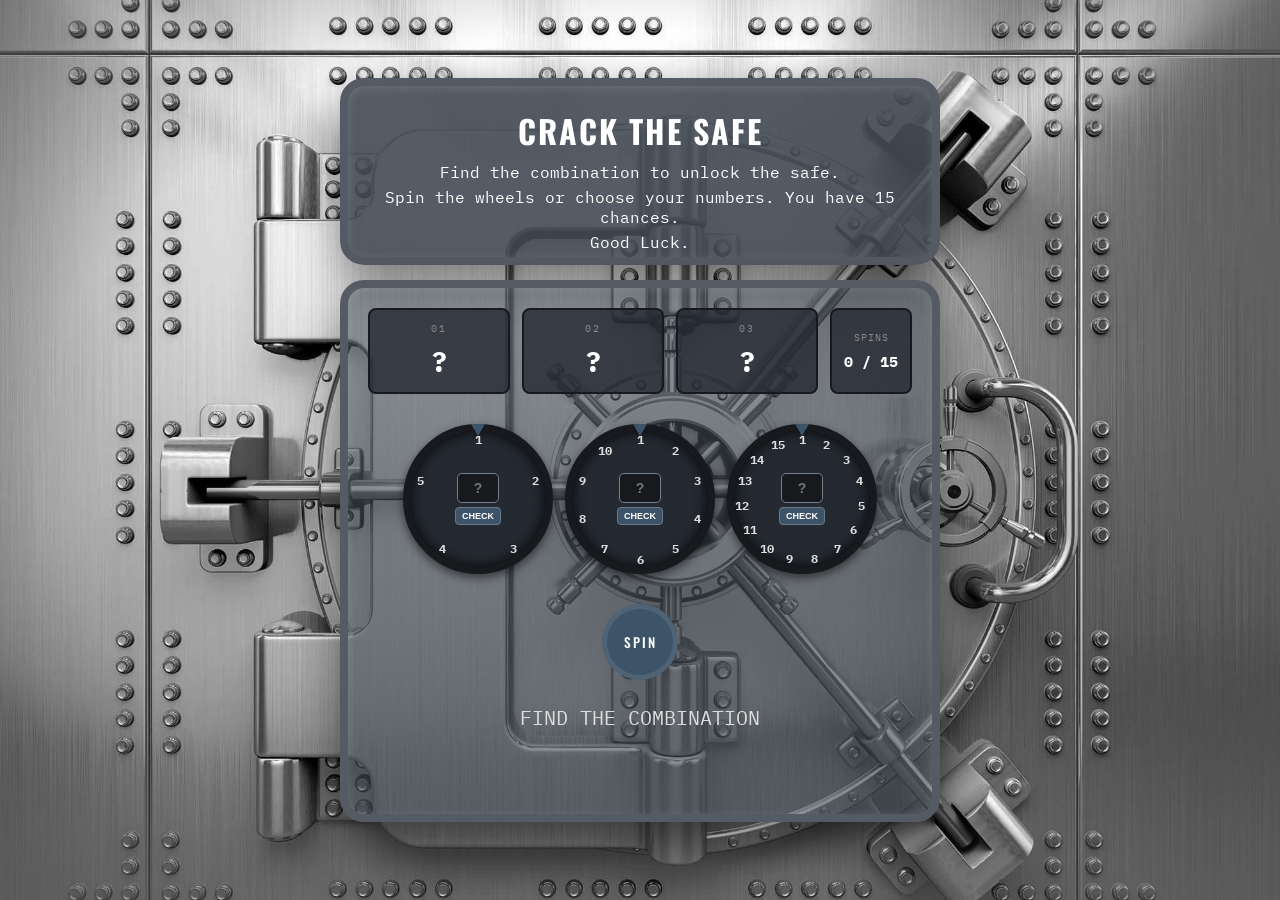
==== commit d159025f: "updates to game" ====
--- a/spin_the_dial/index.html
+++ b/spin_the_dial/index.html
@@ -10,8 +10,9 @@
     <main class="game">
       <header class="game-header">
         <h1>Crack the Safe</h1>
-        <p>Find the three numbers to unlock the safe.</p>
-        <p>Spin the wheels or choose your number.</p>
+        <p>Find the combination to unlock the safe.</p>
+        <p>Spin the wheels or choose your numbers. You have 15 chances.</p>
+        <p>Good Luck.</p>
       </header>
 
       <section class="safe">
@@ -100,11 +101,9 @@
 
           <button class="spin-button" type="button">SPIN</button>
 
-          <div class="game-status" aria-live="polite">
-            Find the combination.
-          </div>
+          <div class="game-status" aria-live="polite"></div>
 
-          <button class="reset-button" type="button" hidden>PLAY AGAIN</button>
+          <button class="reset-button" type="button" hidden>Reset Locks</button>
         </div>
         <div class="reward-panel" hidden>
           <div class="reward-header">
--- a/spin_the_dial/style.min.css
+++ b/spin_the_dial/style.min.css
@@ -1 +1 @@
-:root{--safe-size: 460px;--dial-size: 150px;--dial-radius: 60px;--transition-speed: 6s;--door-duration: 1.2s;--glow-delay: 0.5s;--glow-duration: 1.2s;--reveal-delay: var(--door-duration);--replay-gap: 2s;--reveal-end: calc(var(--reveal-delay) + 1650ms);--replay-delay: calc(var(--reveal-end) + var(--replay-gap))}*{box-sizing:border-box}body{min-height:100vh;margin:0;display:grid;place-items:center;background:#17191d;color:#fff;font-family:sans-serif}.game{width:min(100% - 32px,600px);text-align:center}.game-header{margin-bottom:40px}.game-header h1{margin-bottom:8px}.game-header p{color:#999}.safe{position:relative;width:100%;max-width:var(--safe-size);margin:auto;padding:50px 20px;border:8px solid #555b65;border-radius:24px;background:linear-gradient(145deg, #444b55, #242830);box-shadow:0 20px 50px rgba(0,0,0,.5333333333),inset 0 2px 10px hsla(0,0%,100%,.1254901961);perspective:1200px;transform-style:preserve-3d;overflow:visible}.safe::before{content:"";position:absolute;inset:0;border-radius:inherit;background:#101b16;border:3px solid #263b30;box-shadow:inset 0 0 35px rgba(0,0,0,.8);opacity:0;transition:opacity 900ms ease 300ms}.safe.unlocked::before{opacity:1}.safe-door{position:relative;z-index:2;transform-origin:left center;transform-style:preserve-3d;transition:transform var(--door-duration) cubic-bezier(0.65, 0, 0.35, 1);backface-visibility:hidden}.safe-door::after{content:"";position:absolute;inset:0;border:3px solid rgba(0,0,0,0);border-radius:inherit;pointer-events:none;transition:border-color 400ms ease}.safe.unlocked .safe-door{transform:rotateY(-105deg)}.safe.unlocked .safe-door::after{border-color:#42ff91}.dial.matched{border-color:#42ff91;box-shadow:0 0 15px rgba(66,255,145,.6);animation:dial-match 600ms ease}.combination-slot.matched{color:#42ff91;box-shadow:0 0 12px rgba(66,255,145,.5);animation:slot-match 600ms ease}.combination-display{display:flex;align-items:stretch;justify-content:center;gap:12px;margin-bottom:30px}.combination-slots{display:flex;flex:1;justify-content:center;gap:12px}.combination-slot{width:var(--dial-size);flex:1;display:flex;flex-direction:column;align-items:center;gap:8px;padding:12px 0;border:2px solid #17191d;border-radius:8px;background:#252a32}.combination-slot .slot-label{font-size:10px;color:#888;letter-spacing:2px}.combination-slot .slot-number{font-size:28px;font-weight:800;color:#777}.combination-slot.matched{border-color:#36c77a}.combination-slot.matched .slot-number{color:#36c77a}.spin-count{min-width:65px;display:flex;flex-direction:column;justify-content:center;align-items:center;gap:8px;padding:12px;border:2px solid #17191d;border-radius:8px;background:#252a32}.spin-count .spin-count-label{font-size:10px;color:#888;letter-spacing:1px}.spin-count .spin-count-number{font-size:28px;font-weight:800;color:#e5ad42}.safe-dials{display:flex;justify-content:center;align-items:center;gap:12px}.dial{position:relative;width:var(--dial-size);aspect-ratio:1;flex-shrink:1;border:6px solid #17191d;border-radius:50%;background:#252a32;box-shadow:inset 0 0 15px #000,0 4px 10px rgba(0,0,0,.5333333333)}.dial.matched{border-color:#36c77a}.dial.matched .dial-ring{color:#36c77a}.dial-ring{position:absolute;inset:0;border-radius:50%;transition:transform var(--transition-speed) cubic-bezier(0.15, 0.7, 0.15, 1)}.dial-number{position:absolute;top:50%;left:50%;width:24px;height:24px;display:grid;place-items:center;font-size:12px;font-weight:700;color:#ddd;transform:translate(-50%, -50%) rotate(var(--angle)) translateY(calc(-1 * var(--dial-radius))) rotate(calc(-1 * var(--angle)))}.dial-guess{position:absolute;top:50%;left:50%;z-index:3;display:flex;flex-direction:column;align-items:center;gap:4px;width:48px;transform:translate(-50%, -50%)}.guess-input{width:42px;height:30px;padding:2px;border:1px solid #777f8c;border-radius:5px;outline:none;background:#17191d;color:#fff;font:700 14px sans-serif;text-align:center;-webkit-appearance:textfield;-moz-appearance:textfield;appearance:textfield}.guess-input.incorrect{animation:incorrect-guess 900ms ease-out forwards}.guess-input::-webkit-inner-spin-button,.guess-input::-webkit-outer-spin-button{margin:0;-webkit-appearance:none;appearance:none}.guess-input:focus{border-color:#e5ad42;box-shadow:0 0 0 2px rgba(229,173,66,.2509803922)}.guess-input:disabled{opacity:.5}.guess-button{padding:3px 6px;border:1px solid #80551e;border-radius:4px;background:#c38a35;color:#fff;font-size:9px;font-weight:800;cursor:pointer}.guess-button:hover:not(:disabled){background:#dda448}.guess-button:disabled{opacity:.5;cursor:not-allowed}.visually-hidden{position:absolute;width:1px;height:1px;padding:0;margin:-1px;overflow:hidden;clip:rect(0, 0, 0, 0);white-space:nowrap;border:0}.dial-indicator{position:absolute;top:5px;left:50%;width:0;height:0;transform:translateX(-50%);border-left:7px solid rgba(0,0,0,0);border-right:7px solid rgba(0,0,0,0);border-top:12px solid #e5ad42;z-index:2}.spin-button{position:relative;z-index:3;width:76px;height:76px;margin-top:30px;border:5px solid #17191d;border-radius:50%;background:#c38a35;color:#fff;font-weight:800;cursor:pointer;box-shadow:0 5px 0 #80551e}.spin-button:hover{background:#dda448}.spin-button:active{transform:translateY(3px);box-shadow:0 2px 0 #80551e}.spin-button:disabled{opacity:.6;cursor:not-allowed}.game-status{min-height:24px;margin-top:24px;color:#ddd;font-size:14px}.reset-button{margin-top:20px;padding:12px 24px;border:1px solid #c38a35;border-radius:6px;background:rgba(0,0,0,0);color:#fff;font-weight:700;cursor:pointer}.reset-button[hidden]{display:inline-block;visibility:hidden}.reset-button:hover{background:#c38a35}.reward-panel{position:absolute;inset:20px;z-index:1;display:flex;flex-direction:column;align-items:center;justify-content:center;margin:0;padding:24px 12px;border:2px solid #36c77a;border-radius:10px;background:#111813;color:#36c77a;text-align:center;box-shadow:inset 0 0 25px rgba(54,199,122,.0823529412);animation:safe-glow var(--glow-duration) ease-out var(--glow-delay) both}.reward-panel[hidden]{display:none}.reward-panel .reward-header,.reward-panel .reward-art,.reward-panel .reward-message,.reward-panel .reward-stats{opacity:0}.reward-panel .reward-header{margin-bottom:20px;animation:reward-reveal 600ms ease-out calc(var(--reveal-delay) + 0ms) forwards}.reward-panel .reward-label{font-size:10px;letter-spacing:3px}.reward-panel .reward-title{margin:10px 0 0;font-size:20px;letter-spacing:2px}.reward-panel .reward-art{margin:0;overflow-x:auto;font-family:monospace;font-size:14px;line-height:1.3;white-space:pre;color:#50e890;animation:reward-reveal 800ms ease-out calc(var(--reveal-delay) + 350ms) forwards;text-shadow:0 0 5px #36c77a,0 0 12px #36c77a,0 0 25px rgba(54,199,122,.5019607843)}.reward-panel .reward-message{margin:20px 0;color:#fff;font-size:14px;animation:reward-reveal 600ms ease-out calc(var(--reveal-delay) + 750ms) forwards}.reward-panel .reward-stats{display:flex;justify-content:center;flex-wrap:wrap;gap:12px;font-size:11px;letter-spacing:1px;animation:reward-reveal 600ms ease-out calc(var(--reveal-delay) + 1050ms) forwards}.reward-panel .replay-button{margin-top:24px;padding:12px 24px;border:1px solid #36c77a;border-radius:6px;background:rgba(0,0,0,0);color:#36c77a;font-weight:700;letter-spacing:2px;cursor:pointer;opacity:0;visibility:hidden;animation:replay-reveal 800ms ease-out var(--replay-delay) forwards}.reward-panel .replay-button:hover,.reward-panel .replay-button:focus-visible{background:#36c77a;color:#111813}#status{transition:color .2s ease}@media(max-width: 500px){:root{--dial-size: 110px;--dial-radius: 43px}.safe-dials{gap:6px}.dial-number{font-size:9px}}@media(prefers-reduced-motion: reduce){.reward-panel,.reward-panel .reward-header,.reward-panel .reward-art,.reward-panel .reward-message,.reward-panel .reward-stats,.reward-panel .replay-button{animation:none;opacity:1;visibility:visible;transform:none;filter:none}}@keyframes dial-match{0%{transform:scale(1)}50%{transform:scale(1.08)}100%{transform:scale(1)}}@keyframes incorrect-guess{0%{color:#fff;border-color:#ff4b4b;box-shadow:0 0 4px 2px #f33,0 0 12px 3px rgba(255,51,51,.5019607843)}35%{color:#fff;border-color:#ff2929;box-shadow:0 0 7px 3px #f33,0 0 18px 5px rgba(255,51,51,.6)}100%{color:rgba(0,0,0,0);caret-color:rgba(0,0,0,0);border-color:#ff4b4b;box-shadow:0 0 5px 2px #f33,0 0 14px 4px rgba(255,51,51,.5019607843)}}@keyframes slot-match{0%{background:rgba(0,0,0,0)}50%{background:rgba(66,255,145,.3)}100%{background:rgba(66,255,145,.1)}}@keyframes reward-reveal{0%{opacity:0;transform:scale(0.75) translateY(12px);filter:brightness(0)}60%{opacity:1;transform:scale(1.05) translateY(-3px);filter:brightness(1.8)}100%{opacity:1;transform:scale(1) translateY(0);filter:brightness(1)}}@keyframes replay-reveal{from{opacity:0;visibility:visible;transform:translateY(8px)}to{opacity:1;visibility:visible;transform:translateY(0)}}@keyframes safe-glow{0%{opacity:0;box-shadow:inset 0 0 10px rgba(54,199,122,.062745098),0 0 0 rgba(0,0,0,0)}50%{opacity:1;box-shadow:inset 0 0 45px rgba(54,199,122,.4392156863),0 0 35px rgba(54,199,122,.3764705882)}100%{opacity:1;box-shadow:inset 0 0 25px rgba(54,199,122,.1882352941),0 0 15px rgba(54,199,122,.2509803922)}}/*# sourceMappingURL=style.min.css.map */+@import"https://fonts.googleapis.com/css2?family=IBM+Plex+Mono:wght@400;500;600;700&family=Oswald:wght@400;500;600;700&display=swap";:root{--safe-door: #585858;--machine-blue: #3d5368;--gunmetal: #697b85;--safe-size: 460px;--dial-size: 150px;--dial-radius: 60px;--transition-speed: 6s;--door-duration: 1.2s;--glow-delay: 0.5s;--glow-duration: 1.2s;--reveal-delay: var(--door-duration);--replay-gap: 2s;--reveal-end: calc(var(--reveal-delay) + 1650ms);--replay-delay: calc(var(--reveal-end) + var(--replay-gap))}*{box-sizing:border-box}body{min-height:100vh;margin:0;display:grid;place-items:center;background:var(--safe-door);color:#fff;font-family:"IBM Plex Mono",monospace}body::before{content:"";position:fixed;inset:0;z-index:-1;background-image:url("vault.webp");background-size:cover;background-position:center;background-repeat:no-repeat;-webkit-mask-image:radial-gradient(ellipse 85% 85% at center, #000 55%, transparent 100%);mask-image:radial-gradient(ellipse 85% 85% at center, #000 55%, transparent 100%)}.game{width:min(100% - 32px,600px);text-align:center}.game-header{margin-bottom:15px;border:8px solid #555b65;border-radius:24px;background-color:rgba(68,75,85,.9);box-shadow:0 20px 50px rgba(0,0,0,.5333333333),inset 0 2px 10px hsla(0,0%,100%,.1254901961)}.game-header h1{margin-bottom:8px;font-family:"Oswald",sans-serif;text-transform:uppercase;letter-spacing:2px}.game-header p{color:#fff;margin-top:0;margin-bottom:5px}.safe{position:relative;width:100%;margin:auto;padding:20px;border:8px solid #555b65;border-radius:24px;background-color:rgba(68,75,85,.6);box-shadow:0 20px 50px rgba(0,0,0,.5333333333),inset 0 2px 10px hsla(0,0%,100%,.1254901961);perspective:1200px;transform-style:preserve-3d;overflow:visible}.safe::before{content:"";position:absolute;inset:0;border-radius:inherit;background:#101b16;border:3px solid #263b30;box-shadow:inset 0 0 35px rgba(0,0,0,.8);opacity:0;transition:opacity 900ms ease 300ms}.safe.unlocked::before{opacity:1}.safe-door{position:relative;z-index:2;transform-origin:left center;transform-style:preserve-3d;transition:transform var(--door-duration) cubic-bezier(0.65, 0, 0.35, 1);backface-visibility:hidden}.safe-door::after{content:"";position:absolute;inset:0;border:3px solid rgba(0,0,0,0);border-radius:inherit;pointer-events:none;transition:border-color 400ms ease}.safe.unlocked .safe-door{transform:rotateY(-105deg)}.safe.unlocked .safe-door::after{border-color:#42ff91}.dial.matched{border-color:#42ff91;box-shadow:0 0 15px rgba(66,255,145,.6);animation:dial-match 600ms ease}.combination-slot.matched{color:#42ff91;box-shadow:0 0 12px rgba(66,255,145,.5);animation:slot-match 600ms ease}.combination-display{display:flex;align-items:stretch;justify-content:center;gap:12px;margin-bottom:30px}.combination-slots{display:flex;flex:1;justify-content:center;gap:12px}.combination-slot{width:var(--dial-size);flex:1;display:flex;flex-direction:column;align-items:center;gap:8px;padding:12px 0;border:2px solid #17191d;border-radius:8px;background:rgba(37,42,50,.8)}.combination-slot .slot-label{font-size:10px;color:#888;letter-spacing:2px}.combination-slot .slot-number{font-size:28px;font-weight:800}.combination-slot.matched{border-color:#36c77a}.combination-slot.matched .slot-number{color:#36c77a}.spin-count{min-width:65px;display:flex;flex-direction:column;justify-content:center;align-items:center;gap:8px;padding:12px;border:2px solid #17191d;border-radius:8px;background:rgba(37,42,50,.8)}.spin-count .spin-count-label{font-size:10px;color:#888;letter-spacing:1px}.spin-count .spin-count-number{font-size:15px;font-weight:800}.safe-dials{display:flex;justify-content:center;align-items:center;gap:12px}.dial{position:relative;width:var(--dial-size);aspect-ratio:1;flex-shrink:1;border:6px solid #17191d;border-radius:50%;background:#252a32;box-shadow:inset 0 0 15px #000,0 4px 10px rgba(0,0,0,.5333333333)}.dial.matched{border-color:#36c77a}.dial.matched .dial-ring{color:#36c77a}.dial-ring{position:absolute;inset:0;border-radius:50%;transition:transform var(--transition-speed) cubic-bezier(0.15, 0.7, 0.15, 1)}.dial-number{position:absolute;top:50%;left:50%;width:24px;height:24px;display:grid;place-items:center;font-size:12px;font-weight:700;color:#ddd;transform:translate(-50%, -50%) rotate(var(--angle)) translateY(calc(-1 * var(--dial-radius))) rotate(calc(-1 * var(--angle)))}.dial-guess{position:absolute;top:50%;left:50%;z-index:3;display:flex;flex-direction:column;align-items:center;gap:4px;width:48px;transform:translate(-50%, -50%)}.guess-input{width:42px;height:30px;padding:2px;border:1px solid #777f8c;border-radius:5px;outline:none;background:#17191d;color:#fff;font:700 14px sans-serif;text-align:center;-webkit-appearance:textfield;-moz-appearance:textfield;appearance:textfield}.guess-input.incorrect{animation:incorrect-guess 900ms ease-out forwards}.guess-input::-webkit-inner-spin-button,.guess-input::-webkit-outer-spin-button{margin:0;-webkit-appearance:none;appearance:none}.guess-input:focus{border-color:var(--machine-blue);box-shadow:0 0 0 2px var(--gunmetal)}.guess-input:disabled{opacity:.5}.guess-button{padding:3px 6px;border:1px solid var(--gunmetal);border-radius:4px;background:var(--machine-blue);color:#fff;font-size:9px;font-weight:800;cursor:pointer}.guess-button:disabled{opacity:.5;cursor:not-allowed}.visually-hidden{position:absolute;width:1px;height:1px;padding:0;margin:-1px;overflow:hidden;clip:rect(0, 0, 0, 0);white-space:nowrap;border:0}.dial-indicator{position:absolute;top:-6px;left:50%;width:0;height:0;transform:translateX(-50%);border-left:7px solid rgba(0,0,0,0);border-right:7px solid rgba(0,0,0,0);border-top:12px solid var(--machine-blue);z-index:2}.spin-button{position:relative;z-index:3;width:76px;height:76px;margin-top:30px;border:5px solid rgba(105,123,133,.4);border-radius:50%;background:var(--machine-blue);color:#fff;cursor:pointer;font-family:"Oswald",sans-serif;font-weight:500;letter-spacing:2px}.spin-button:hover{background:var(--gunmetal)}.spin-button:active{transform:translateY(3px)}.spin-button:disabled{opacity:.6;cursor:not-allowed}.game-status{min-height:24px;margin-top:24px;color:#ddd;font-size:20px}.reset-button{margin-top:20px;padding:12px 24px;border-radius:6px;background:rgba(0,0,0,0);color:#fff;font-weight:700;cursor:pointer}.reset-button[hidden]{display:inline-block;visibility:hidden}.reset-button:hover{background:var(--gunmetal)}.reward-panel{position:absolute;inset:20px;z-index:1;display:flex;flex-direction:column;align-items:center;justify-content:center;margin:0;padding:24px 12px;border:2px solid #36c77a;border-radius:10px;background:#111813;color:#36c77a;text-align:center;box-shadow:inset 0 0 25px rgba(54,199,122,.0823529412);animation:safe-glow var(--glow-duration) ease-out var(--glow-delay) both}.reward-panel[hidden]{display:none}.reward-panel .reward-header,.reward-panel .reward-art,.reward-panel .reward-message,.reward-panel .reward-stats{opacity:0}.reward-panel .reward-header{margin-bottom:20px;animation:reward-reveal 600ms ease-out calc(var(--reveal-delay) + 0ms) forwards}.reward-panel .reward-label{font-size:10px;letter-spacing:3px}.reward-panel .reward-title{margin:10px 0 0;font-size:20px;letter-spacing:2px}.reward-panel .reward-art{margin:0;overflow-x:auto;font-family:monospace;font-size:14px;line-height:1.3;white-space:pre;color:#50e890;animation:reward-reveal 800ms ease-out calc(var(--reveal-delay) + 350ms) forwards;text-shadow:0 0 5px #36c77a,0 0 12px #36c77a,0 0 25px rgba(54,199,122,.5019607843)}.reward-panel .reward-message{margin:20px 0;color:#fff;font-size:14px;animation:reward-reveal 600ms ease-out calc(var(--reveal-delay) + 750ms) forwards}.reward-panel .reward-stats{display:flex;justify-content:center;flex-wrap:wrap;gap:12px;font-size:11px;letter-spacing:1px;animation:reward-reveal 600ms ease-out calc(var(--reveal-delay) + 1050ms) forwards}.reward-panel .replay-button{margin-top:24px;padding:12px 24px;border:1px solid #36c77a;border-radius:6px;background:rgba(0,0,0,0);color:#36c77a;font-weight:700;letter-spacing:2px;cursor:pointer;opacity:0;visibility:hidden;animation:replay-reveal 800ms ease-out var(--replay-delay) forwards}.reward-panel .replay-button:hover,.reward-panel .replay-button:focus-visible{background:#36c77a;color:#111813}#status{transition:color .2s ease}@media(max-width: 500px){:root{--dial-size: 110px;--dial-radius: 43px}.safe-dials{gap:6px}.dial-number{font-size:9px}}@media(prefers-reduced-motion: reduce){.reward-panel,.reward-panel .reward-header,.reward-panel .reward-art,.reward-panel .reward-message,.reward-panel .reward-stats,.reward-panel .replay-button{animation:none;opacity:1;visibility:visible;transform:none;filter:none}}@keyframes dial-match{0%{transform:scale(1)}50%{transform:scale(1.08)}100%{transform:scale(1)}}@keyframes incorrect-guess{0%{color:#fff;border-color:#ff4b4b;box-shadow:0 0 4px 2px #f33,0 0 12px 3px rgba(255,51,51,.5019607843)}35%{color:#fff;border-color:#ff2929;box-shadow:0 0 7px 3px #f33,0 0 18px 5px rgba(255,51,51,.6)}100%{color:rgba(0,0,0,0);caret-color:rgba(0,0,0,0);border-color:#ff4b4b;box-shadow:0 0 5px 2px #f33,0 0 14px 4px rgba(255,51,51,.5019607843)}}@keyframes slot-match{0%{background:rgba(0,0,0,0)}50%{background:rgba(66,255,145,.3)}100%{background:rgba(66,255,145,.1)}}@keyframes reward-reveal{0%{opacity:0;transform:scale(0.75) translateY(12px);filter:brightness(0)}60%{opacity:1;transform:scale(1.05) translateY(-3px);filter:brightness(1.8)}100%{opacity:1;transform:scale(1) translateY(0);filter:brightness(1)}}@keyframes replay-reveal{from{opacity:0;visibility:visible;transform:translateY(8px)}to{opacity:1;visibility:visible;transform:translateY(0)}}@keyframes safe-glow{0%{opacity:0;box-shadow:inset 0 0 10px rgba(54,199,122,.062745098),0 0 0 rgba(0,0,0,0)}50%{opacity:1;box-shadow:inset 0 0 45px rgba(54,199,122,.4392156863),0 0 35px rgba(54,199,122,.3764705882)}100%{opacity:1;box-shadow:inset 0 0 25px rgba(54,199,122,.1882352941),0 0 15px rgba(54,199,122,.2509803922)}}.spin-count{transition:color 300ms ease,border-color 300ms ease,box-shadow 300ms ease}.safe.attempt-warning .spin-count{border-color:#ffbf47;color:#ffbf47;box-shadow:0 0 12px rgba(255,191,71,.25)}.safe.attempt-danger .spin-count{border-color:#ff4d5a;color:#ff4d5a;box-shadow:0 0 16px rgba(255,77,90,.4);animation:counter-pulse 800ms ease-in-out infinite}.safe.locked-out .safe-door{transform:rotateY(0deg);animation:safe-lockout-shake 500ms ease-in-out}.safe.locked-out .spin-button{background:#6b1e28;color:#ff9aa3;border-color:#ff4d5a;box-shadow:0 0 15px rgba(255,77,90,.5),inset 0 0 12px rgba(255,77,90,.2);cursor:not-allowed;animation:lockout-glow 1.5s ease-in-out infinite}.safe.locked-out .game-status{color:#ff4d5a;text-shadow:0 0 10px rgba(255,77,90,.5)}.safe.locked-out .dial:not(.matched){border-color:#ff4d5a;box-shadow:0 0 12px rgba(255,77,90,.4)}.safe.locked-out .dial-guess{opacity:.5;pointer-events:none}.safe.locked-out .reset-button{border:1px solid #ff4d5a;color:#ff8992}.safe.locked-out .reset-button:hover,.safe.locked-out .reset-button:focus-visible{background:#ff4d5a;color:#140d10;box-shadow:0 0 15px rgba(255,77,90,.5)}.safe.locked-out .reward-panel.access-denied{z-index:5}.reward-panel.access-denied{border-color:#ff4d5a;background:#140d10;color:#ff8992;box-shadow:inset 0 0 30px rgba(255,77,90,.1),0 0 20px rgba(255,77,90,.25);animation:access-denied-enter 600ms ease-out both}.reward-panel.access-denied .reward-title{color:#ff4d5a;text-shadow:0 0 12px rgba(255,77,90,.5);animation:denied-flicker 2s ease-in-out 2}.reward-panel.access-denied .reward-art{color:#ff4d5a;text-shadow:0 0 8px rgba(255,77,90,.3)}.reward-panel.access-denied .reward-message{color:#ff8992}.reward-panel.access-denied .reward-spins,.reward-panel.access-denied .reward-rating{color:#ff4d5a}.reward-panel.access-denied .replay-button{border-color:#ff4d5a;color:#ff8992}.reward-panel.access-denied .replay-button:hover,.reward-panel.access-denied .replay-button:focus-visible{background:#ff4d5a;color:#140d10}.reward-panel.access-denied .reward-header,.reward-panel.access-denied .reward-art,.reward-panel.access-denied .reward-message,.reward-panel.access-denied .reward-stats{opacity:1;animation:none}.reward-panel.access-denied .replay-button{opacity:1;visibility:visible;animation:none}@keyframes counter-pulse{0%,100%{box-shadow:0 0 8px rgba(255,77,90,.2)}50%{box-shadow:0 0 20px rgba(255,77,90,.65)}}@keyframes safe-lockout-shake{0%,100%{transform:translateX(0)}20%{transform:translateX(-6px)}40%{transform:translateX(6px)}60%{transform:translateX(-4px)}80%{transform:translateX(4px)}}@keyframes lockout-glow{0%,100%{box-shadow:0 0 8px rgba(255,77,90,.3)}50%{box-shadow:0 0 25px rgba(255,77,90,.8)}}@keyframes access-denied-enter{from{opacity:0;transform:translateY(15px) scale(0.97)}to{opacity:1;transform:translateY(0) scale(1)}}@keyframes denied-flicker{0%,18%,22%,100%{opacity:1}20%,24%{opacity:.3}}@media(prefers-reduced-motion: reduce){.safe.locked-out .safe-door,.safe.locked-out .spin-button,.safe.attempt-danger .spin-count,.reward-panel.access-denied,.reward-panel.access-denied .reward-title{animation:none}.reward-panel.access-denied{opacity:1;transform:none}}/*# sourceMappingURL=style.min.css.map */
